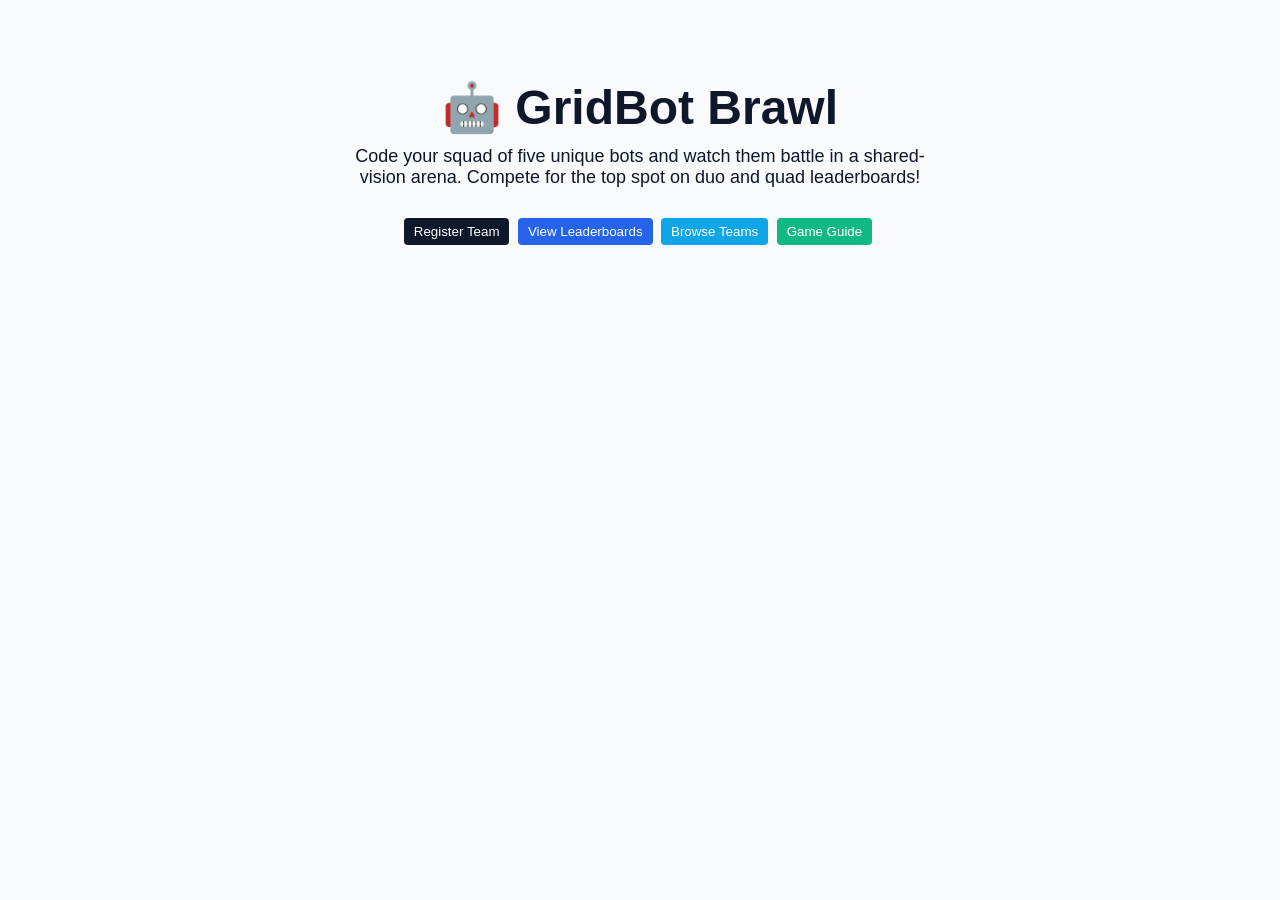
==== frontend/index.html @ d44303e4 "init" ====
<!DOCTYPE html>
<html lang="en">
<head>
  <meta charset="UTF-8">
  <title>GridBot Brawl</title>
  <meta name="viewport" content="width=device-width, initial-scale=1">
  <link rel="stylesheet" href="style.css">
</head>
<body>
  <section style="text-align:center; margin-top:60px;">
    <h1 style="font-size:48px; margin-bottom:10px;">🤖 GridBot Brawl</h1>
    <p style="font-size:18px; max-width:600px; margin:0 auto 20px;">Code your squad of five unique bots and watch them battle in a shared-vision arena. Compete for the top spot on duo and quad leaderboards!</p>

    <div style="margin-top:30px;">
      <a href="signup.html"><button>Register Team</button></a>
      <a href="leaderboard.html?mode=duo"><button style="background:#2563eb;">View Leaderboards</button></a>
      <a href="teams.html"><button style="background:#0ea5e9;">Browse Teams</button></a>
      <a href="guide.html"><button style="background:#10b981;">Game Guide</button></a>
    </div>
  </section>

</body>
</html>
---- frontend/style.css ----
/* GridBot Brawl global styles */
body {
  font-family: 'Inter', 'Segoe UI', Arial, sans-serif;
  color: #0f172a;
  background: #f8fafc;
  margin: 0;
  padding: 20px;
}

h1, h2, h3 { color: #0f172a; margin-top: 0; }

a { color: #2563eb; text-decoration: none; }
a:hover { text-decoration: underline; }

table { border-collapse: collapse; width: 100%; margin-bottom: 20px; }
th, td { border: 1px solid #cbd5e1; padding: 6px; text-align: left; }
th { background: #e2e8f0; }

button {
  background: #0f172a;
  color: #fff;
  border: none;
  padding: 6px 10px;
  border-radius: 4px;
  cursor: pointer;
  margin-right: 4px;
}
button:hover { background: #1e293b; }

/* badges */
.badge { padding:2px 6px; border-radius:4px; font-size:12px; color:#fff; }
.win { background:#22c55e; }
.loss { background:#ef4444; }
.draw { background:#facc15; color:#000; }
.pill { padding:2px 6px; border-radius:12px; background:#e5e7eb; margin-right:4px; font-size:12px; }

/* rank rows */
.rank1 td { background:#fff9c4; }
.rank2 td { background:#e0e7ff; }
.rank3 td { background:#fde68a; }
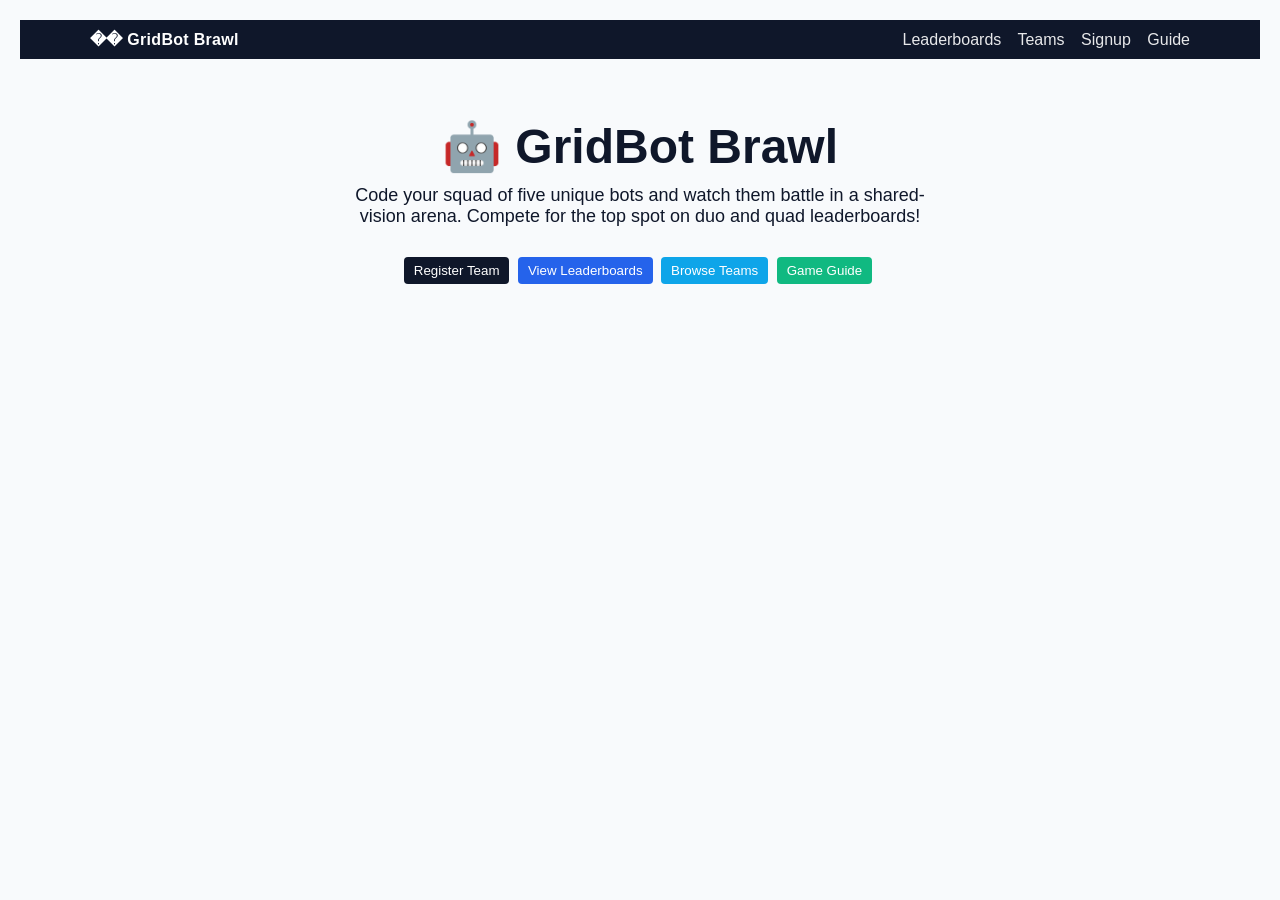
==== commit 89c94c97: "improve team and ui" ====
--- a/frontend/index.html
+++ b/frontend/index.html
@@ -7,6 +7,17 @@
   <link rel="stylesheet" href="style.css">
 </head>
 <body>
+  <header class="site-header">
+    <div class="nav">
+      <a class="brand" href="index.html">�� GridBot Brawl</a>
+      <nav class="links">
+        <a href="leaderboard.html?mode=duo">Leaderboards</a>
+        <a href="teams.html">Teams</a>
+        <a href="signup.html">Signup</a>
+        <a href="guide.html">Guide</a>
+      </nav>
+    </div>
+  </header>
   <section style="text-align:center; margin-top:60px;">
     <h1 style="font-size:48px; margin-bottom:10px;">🤖 GridBot Brawl</h1>
     <p style="font-size:18px; max-width:600px; margin:0 auto 20px;">Code your squad of five unique bots and watch them battle in a shared-vision arena. Compete for the top spot on duo and quad leaderboards!</p>
--- a/frontend/style.css
+++ b/frontend/style.css
@@ -27,6 +27,16 @@
 }
 button:hover { background: #1e293b; }
 
+/* site header */
+.site-header { background: #0f172a; color: #fff; }
+.site-header .nav { max-width: 1100px; margin: 0 auto; display:flex; align-items:center; justify-content:space-between; padding:10px 16px; }
+.site-header a { color:#fff; text-decoration:none; margin-right:12px; }
+.site-header a:hover { text-decoration: underline; }
+.site-header .brand { font-weight: 700; letter-spacing: .3px; }
+.site-header .links a { opacity: .9; }
+.site-header .links a:last-child { margin-right: 0; }
+.site-header .links a:hover { opacity: 1; }
+
 /* badges */
 .badge { padding:2px 6px; border-radius:4px; font-size:12px; color:#fff; }
 .win { background:#22c55e; }
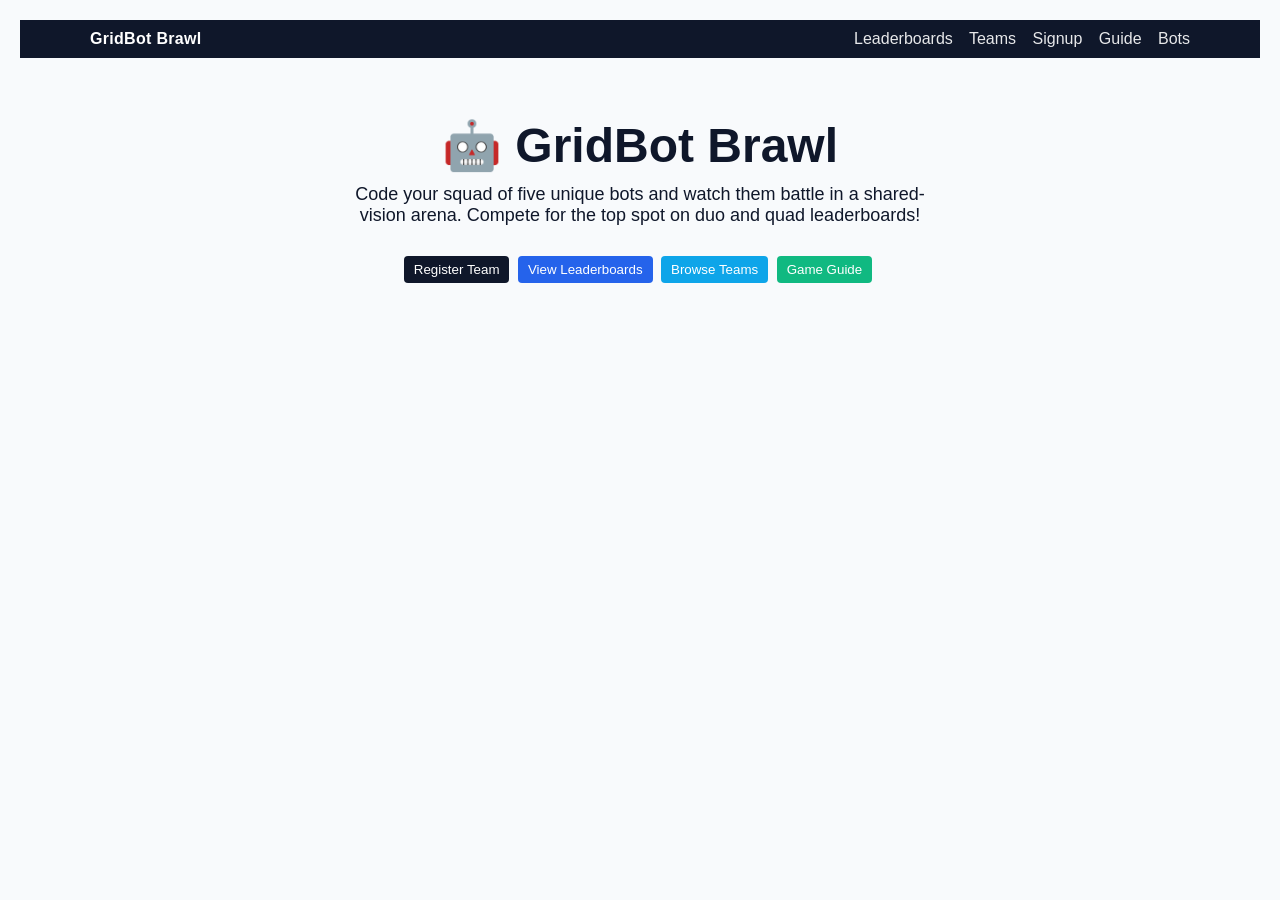
==== commit cebd56de: "make docs" ====
--- a/frontend/index.html
+++ b/frontend/index.html
@@ -9,12 +9,13 @@
 <body>
   <header class="site-header">
     <div class="nav">
-      <a class="brand" href="index.html">�� GridBot Brawl</a>
+      <a class="brand" href="index.html"> GridBot Brawl</a>
       <nav class="links">
         <a href="leaderboard.html?mode=duo">Leaderboards</a>
         <a href="teams.html">Teams</a>
         <a href="signup.html">Signup</a>
         <a href="guide.html">Guide</a>
+        <a href="bots.html">Bots</a>
       </nav>
     </div>
   </header>
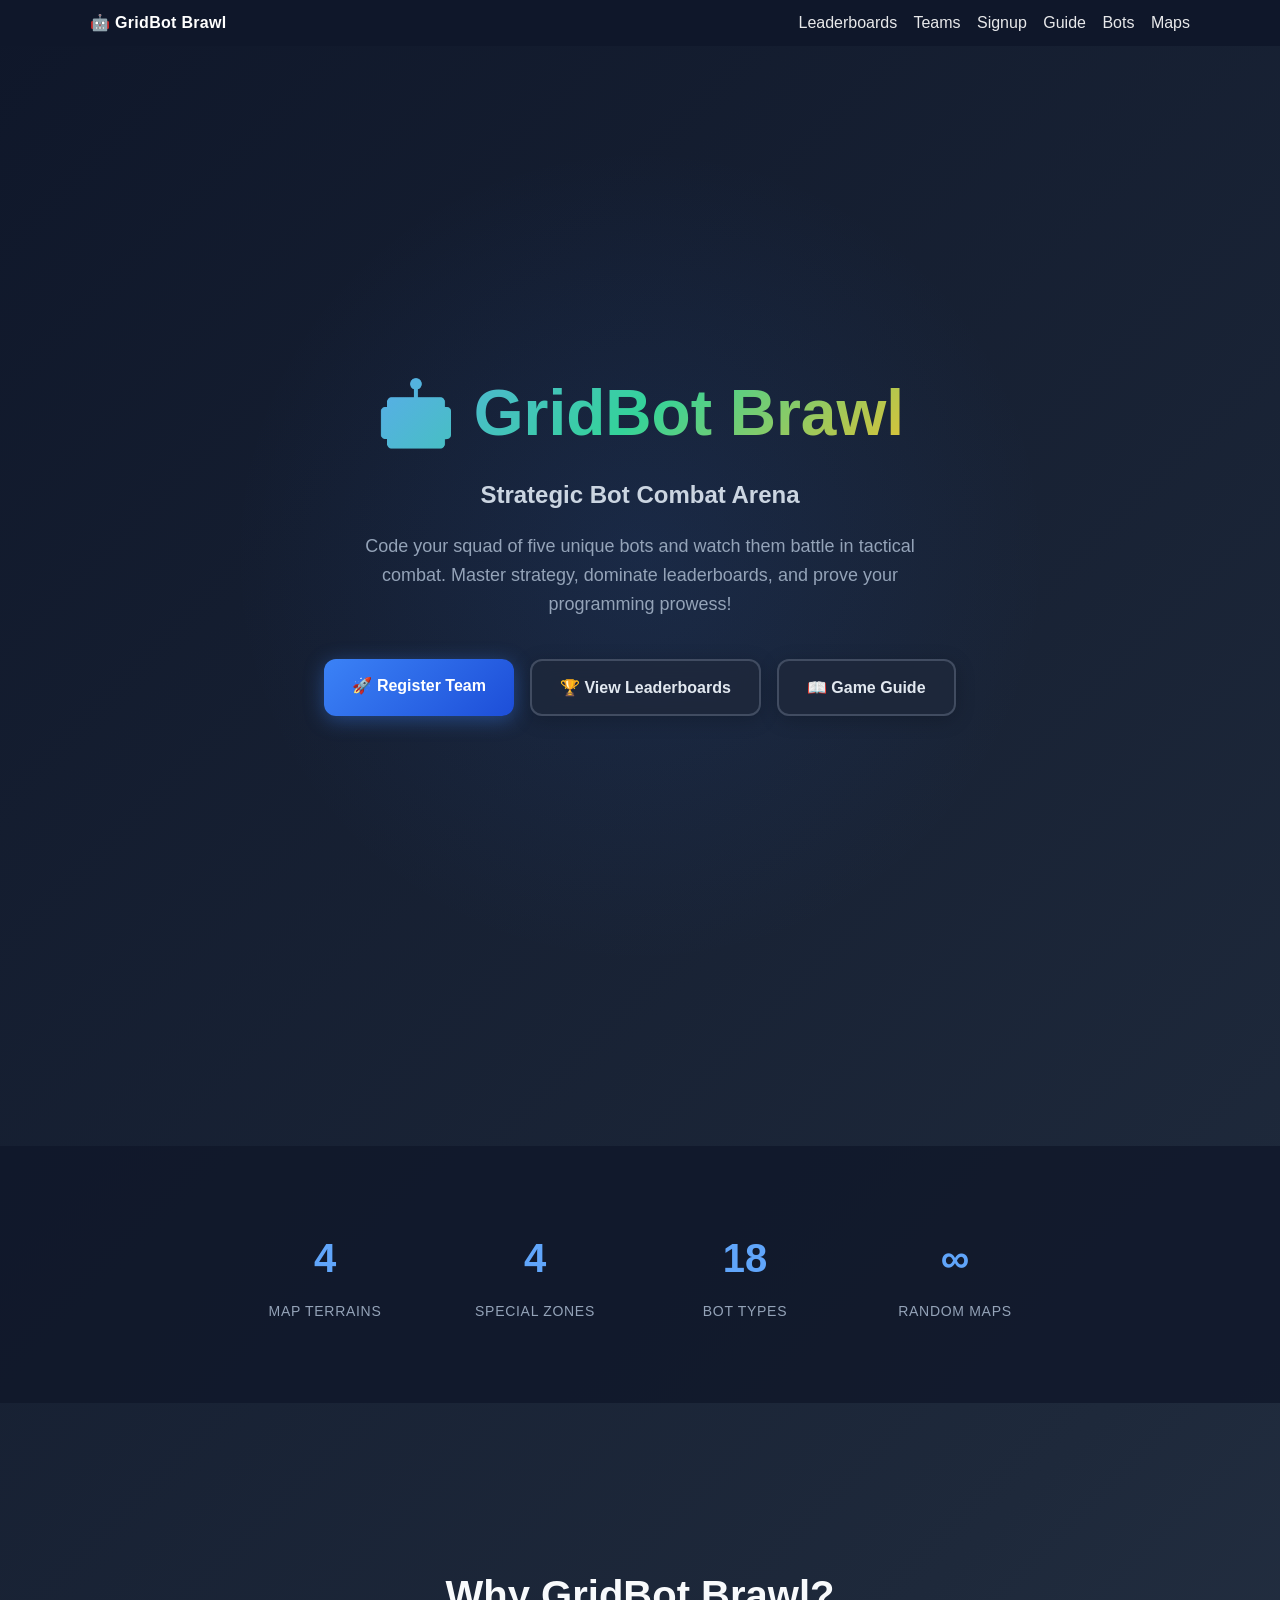
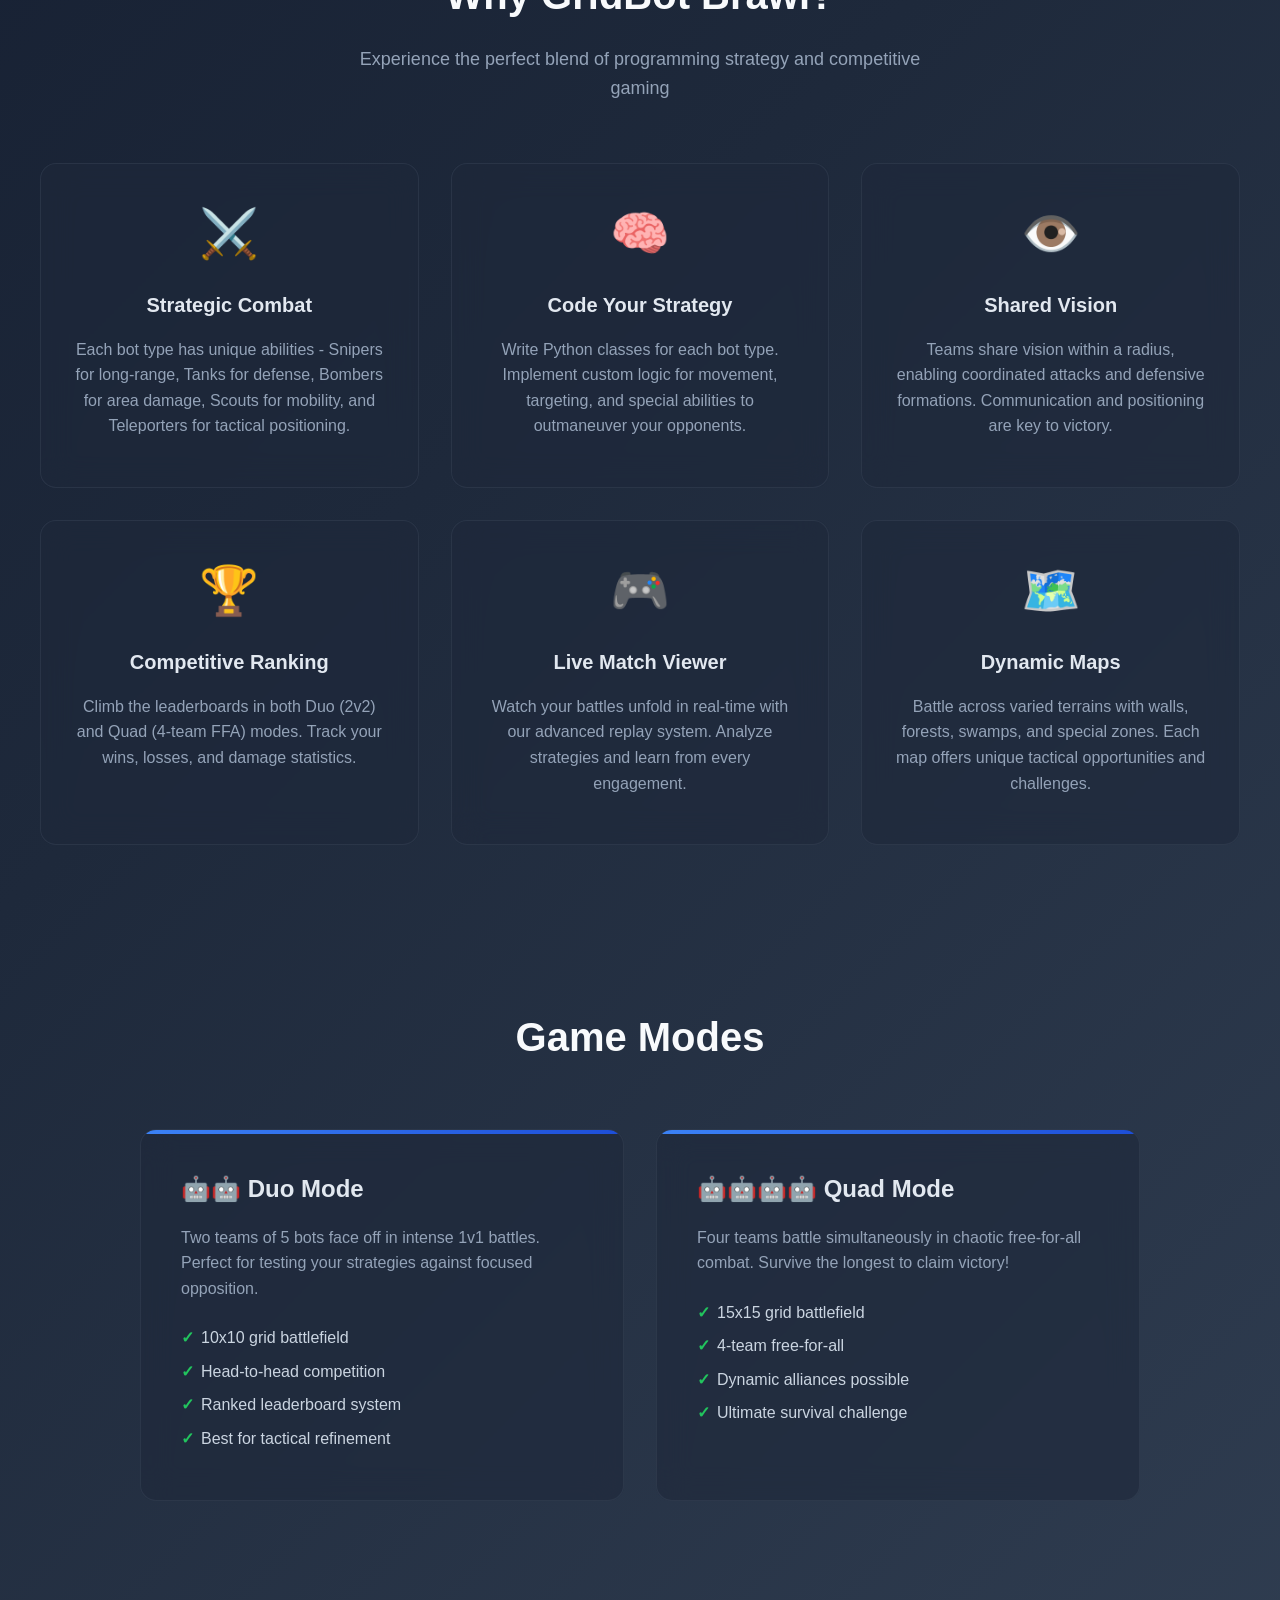
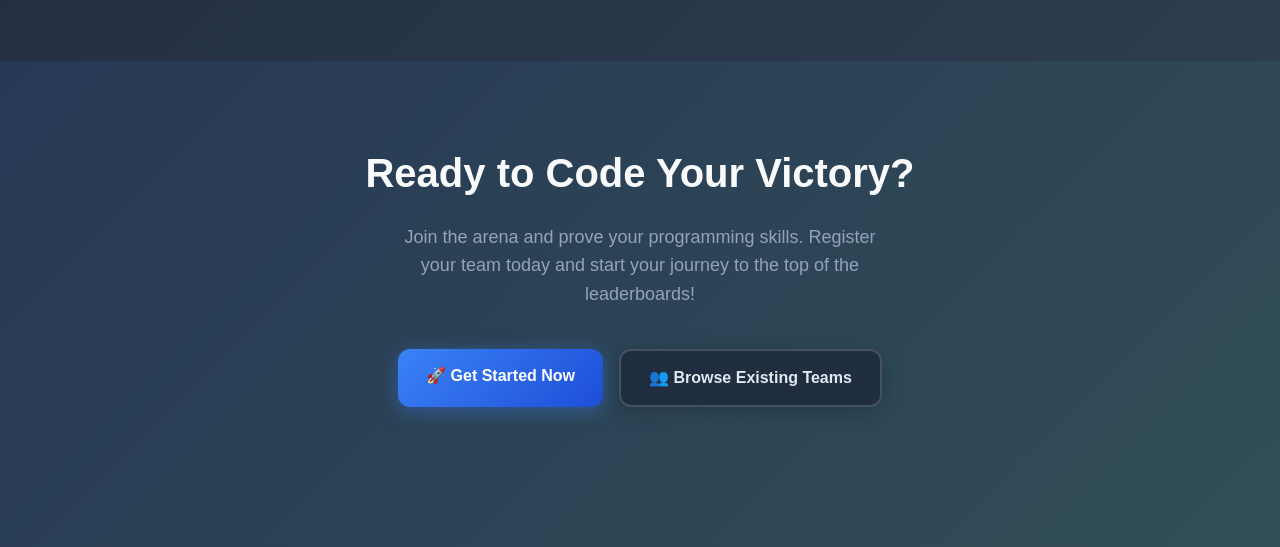
==== commit 53c97bfd: "map+ui" ====
--- a/frontend/index.html
+++ b/frontend/index.html
@@ -2,34 +2,561 @@
 <html lang="en">
 <head>
   <meta charset="UTF-8">
-  <title>GridBot Brawl</title>
+  <title>GridBot Brawl - Strategic Bot Combat Arena</title>
   <meta name="viewport" content="width=device-width, initial-scale=1">
+  <meta name="description" content="Code your squad of five unique bots and watch them battle in strategic combat. Compete for glory in duo and quad leaderboards!">
   <link rel="stylesheet" href="style.css">
+  <style>
+    body {
+      font-family: 'Inter', 'Segoe UI', Tahoma, Geneva, Verdana, sans-serif;
+      margin: 0;
+      padding: 0;
+      background: linear-gradient(135deg, #0f172a 0%, #1e293b 50%, #334155 100%);
+      color: #f8fafc;
+      line-height: 1.6;
+    }
+    
+    /* Hero Section */
+    .hero {
+      min-height: 100vh;
+      display: flex;
+      align-items: center;
+      justify-content: center;
+      text-align: center;
+      padding: 80px 24px 40px;
+      position: relative;
+      overflow: hidden;
+    }
+    
+    .hero::before {
+      content: '';
+      position: absolute;
+      top: 0;
+      left: 0;
+      right: 0;
+      bottom: 0;
+      background: radial-gradient(circle at 50% 50%, rgba(59, 130, 246, 0.1) 0%, transparent 50%);
+      pointer-events: none;
+    }
+    
+    .hero-content {
+      max-width: 800px;
+      z-index: 2;
+      position: relative;
+    }
+    
+    .hero h1 {
+      font-size: 4rem;
+      font-weight: 800;
+      margin-bottom: 24px;
+      background: linear-gradient(135deg, #60a5fa, #34d399, #fbbf24);
+      background-clip: text;
+      -webkit-background-clip: text;
+      -webkit-text-fill-color: transparent;
+      text-shadow: none;
+      line-height: 1.2;
+    }
+    
+    .hero-subtitle {
+      font-size: 1.5rem;
+      color: #cbd5e1;
+      margin-bottom: 16px;
+      font-weight: 600;
+    }
+    
+    .hero-description {
+      font-size: 1.125rem;
+      color: #94a3b8;
+      margin-bottom: 40px;
+      max-width: 600px;
+      margin-left: auto;
+      margin-right: auto;
+    }
+    
+    .cta-buttons {
+      display: flex;
+      gap: 16px;
+      justify-content: center;
+      flex-wrap: wrap;
+      margin-bottom: 60px;
+    }
+    
+    .btn {
+      padding: 14px 28px;
+      border: none;
+      border-radius: 12px;
+      font-size: 16px;
+      font-weight: 600;
+      cursor: pointer;
+      text-decoration: none;
+      display: inline-block;
+      transition: all 0.3s ease;
+      box-shadow: 0 4px 20px rgba(0,0,0,0.2);
+    }
+    
+    .btn-primary {
+      background: linear-gradient(135deg, #3b82f6, #1d4ed8);
+      color: white;
+      box-shadow: 0 4px 20px rgba(59, 130, 246, 0.4);
+    }
+    
+    .btn-primary:hover {
+      transform: translateY(-3px);
+      box-shadow: 0 8px 30px rgba(59, 130, 246, 0.5);
+    }
+    
+    .btn-secondary {
+      background: rgba(30, 41, 59, 0.8);
+      color: #e2e8f0;
+      border: 2px solid rgba(148, 163, 184, 0.3);
+      backdrop-filter: blur(10px);
+    }
+    
+    .btn-secondary:hover {
+      background: rgba(59, 130, 246, 0.2);
+      border-color: rgba(59, 130, 246, 0.5);
+      transform: translateY(-2px);
+      color: white;
+    }
+    
+    /* Features Section */
+    .features {
+      padding: 80px 24px;
+      max-width: 1200px;
+      margin: 0 auto;
+    }
+    
+    .features h2 {
+      text-align: center;
+      font-size: 2.5rem;
+      font-weight: 700;
+      margin-bottom: 16px;
+      color: #f8fafc;
+    }
+    
+    .features-subtitle {
+      text-align: center;
+      font-size: 1.125rem;
+      color: #94a3b8;
+      margin-bottom: 60px;
+      max-width: 600px;
+      margin-left: auto;
+      margin-right: auto;
+    }
+    
+    .features-grid {
+      display: grid;
+      grid-template-columns: repeat(auto-fit, minmax(300px, 1fr));
+      gap: 32px;
+    }
+    
+    .feature-card {
+      background: rgba(30, 41, 59, 0.6);
+      backdrop-filter: blur(16px);
+      border: 1px solid rgba(71, 85, 105, 0.3);
+      border-radius: 16px;
+      padding: 32px;
+      transition: all 0.3s ease;
+      text-align: center;
+    }
+    
+    .feature-card:hover {
+      transform: translateY(-8px);
+      box-shadow: 0 20px 40px rgba(0,0,0,0.3);
+      border-color: rgba(59, 130, 246, 0.4);
+    }
+    
+    .feature-icon {
+      font-size: 3rem;
+      margin-bottom: 16px;
+      display: block;
+    }
+    
+    .feature-title {
+      font-size: 1.25rem;
+      font-weight: 600;
+      margin-bottom: 12px;
+      color: #e2e8f0;
+    }
+    
+    .feature-description {
+      color: #94a3b8;
+      line-height: 1.6;
+    }
+    
+    /* Stats Section */
+    .stats {
+      background: rgba(15, 23, 42, 0.8);
+      padding: 60px 24px;
+      margin: 80px 0;
+    }
+    
+    .stats-container {
+      max-width: 800px;
+      margin: 0 auto;
+      display: grid;
+      grid-template-columns: repeat(auto-fit, minmax(150px, 1fr));
+      gap: 40px;
+      text-align: center;
+    }
+    
+    .stat-item {
+      padding: 20px;
+    }
+    
+    .stat-number {
+      font-size: 2.5rem;
+      font-weight: 800;
+      color: #60a5fa;
+      display: block;
+      margin-bottom: 8px;
+    }
+    
+    .stat-label {
+      color: #94a3b8;
+      font-weight: 500;
+      text-transform: uppercase;
+      letter-spacing: 0.05em;
+      font-size: 0.875rem;
+    }
+    
+    /* Game Modes Section */
+    .game-modes {
+      padding: 80px 24px;
+      max-width: 1000px;
+      margin: 0 auto;
+    }
+    
+    .game-modes h2 {
+      text-align: center;
+      font-size: 2.5rem;
+      font-weight: 700;
+      margin-bottom: 60px;
+      color: #f8fafc;
+    }
+    
+    .modes-grid {
+      display: grid;
+      grid-template-columns: repeat(auto-fit, minmax(400px, 1fr));
+      gap: 32px;
+    }
+    
+    .mode-card {
+      background: rgba(30, 41, 59, 0.6);
+      backdrop-filter: blur(16px);
+      border: 1px solid rgba(71, 85, 105, 0.3);
+      border-radius: 16px;
+      padding: 40px;
+      transition: all 0.3s ease;
+      position: relative;
+      overflow: hidden;
+    }
+    
+    .mode-card::before {
+      content: '';
+      position: absolute;
+      top: 0;
+      left: 0;
+      right: 0;
+      height: 4px;
+      background: linear-gradient(90deg, #3b82f6, #1d4ed8);
+    }
+    
+    .mode-card:hover {
+      transform: translateY(-4px);
+      box-shadow: 0 16px 32px rgba(0,0,0,0.2);
+    }
+    
+    .mode-title {
+      font-size: 1.5rem;
+      font-weight: 700;
+      margin-bottom: 16px;
+      color: #e2e8f0;
+      display: flex;
+      align-items: center;
+      gap: 12px;
+    }
+    
+    .mode-description {
+      color: #94a3b8;
+      margin-bottom: 24px;
+      line-height: 1.6;
+    }
+    
+    .mode-features {
+      list-style: none;
+      padding: 0;
+      margin: 0;
+    }
+    
+    .mode-features li {
+      color: #cbd5e1;
+      margin-bottom: 8px;
+      padding-left: 20px;
+      position: relative;
+    }
+    
+    .mode-features li::before {
+      content: '✓';
+      position: absolute;
+      left: 0;
+      color: #22c55e;
+      font-weight: bold;
+    }
+    
+    /* Footer CTA */
+    .footer-cta {
+      background: linear-gradient(135deg, rgba(59, 130, 246, 0.1), rgba(34, 197, 94, 0.1));
+      padding: 80px 24px;
+      text-align: center;
+      margin-top: 80px;
+    }
+    
+    .footer-cta h2 {
+      font-size: 2.5rem;
+      font-weight: 700;
+      margin-bottom: 16px;
+      color: #f8fafc;
+    }
+    
+    .footer-cta p {
+      font-size: 1.125rem;
+      color: #94a3b8;
+      margin-bottom: 40px;
+      max-width: 500px;
+      margin-left: auto;
+      margin-right: auto;
+    }
+    
+    /* Responsive Design */
+    @media (max-width: 768px) {
+      .hero h1 {
+        font-size: 2.5rem;
+      }
+      
+      .hero-subtitle {
+        font-size: 1.25rem;
+      }
+      
+      .cta-buttons {
+        flex-direction: column;
+        align-items: center;
+      }
+      
+      .btn {
+        width: 100%;
+        max-width: 300px;
+      }
+      
+      .features h2,
+      .game-modes h2,
+      .footer-cta h2 {
+        font-size: 2rem;
+      }
+      
+      .modes-grid {
+        grid-template-columns: 1fr;
+      }
+      
+      .stats-container {
+        grid-template-columns: repeat(2, 1fr);
+        gap: 20px;
+      }
+    }
+    
+    /* Floating Animation */
+    @keyframes float {
+      0%, 100% { transform: translateY(0px); }
+      50% { transform: translateY(-10px); }
+    }
+    
+    .floating {
+      animation: float 6s ease-in-out infinite;
+    }
+  </style>
 </head>
 <body>
   <header class="site-header">
     <div class="nav">
-      <a class="brand" href="index.html"> GridBot Brawl</a>
+      <a class="brand" href="index.html">🤖 GridBot Brawl</a>
       <nav class="links">
         <a href="leaderboard.html?mode=duo">Leaderboards</a>
         <a href="teams.html">Teams</a>
         <a href="signup.html">Signup</a>
         <a href="guide.html">Guide</a>
         <a href="bots.html">Bots</a>
+        <a href="maps.html">Maps</a>
       </nav>
     </div>
   </header>
-  <section style="text-align:center; margin-top:60px;">
-    <h1 style="font-size:48px; margin-bottom:10px;">🤖 GridBot Brawl</h1>
-    <p style="font-size:18px; max-width:600px; margin:0 auto 20px;">Code your squad of five unique bots and watch them battle in a shared-vision arena. Compete for the top spot on duo and quad leaderboards!</p>
 
-    <div style="margin-top:30px;">
-      <a href="signup.html"><button>Register Team</button></a>
-      <a href="leaderboard.html?mode=duo"><button style="background:#2563eb;">View Leaderboards</button></a>
-      <a href="teams.html"><button style="background:#0ea5e9;">Browse Teams</button></a>
-      <a href="guide.html"><button style="background:#10b981;">Game Guide</button></a>
+  <!-- Hero Section -->
+  <section class="hero">
+    <div class="hero-content">
+      <h1 class="floating">🤖 GridBot Brawl</h1>
+      <p class="hero-subtitle">Strategic Bot Combat Arena</p>
+      <p class="hero-description">
+        Code your squad of five unique bots and watch them battle in tactical combat. 
+        Master strategy, dominate leaderboards, and prove your programming prowess!
+      </p>
+      
+      <div class="cta-buttons">
+        <a href="signup.html" class="btn btn-primary">🚀 Register Team</a>
+        <a href="leaderboard.html?mode=duo" class="btn btn-secondary">🏆 View Leaderboards</a>
+        <a href="guide.html" class="btn btn-secondary">📖 Game Guide</a>
+      </div>
     </div>
   </section>
 
+  <!-- Stats Section -->
+  <section class="stats">
+    <div class="stats-container">
+      <div class="stat-item">
+        <span class="stat-number">4</span>
+        <span class="stat-label">Map Terrains</span>
+      </div>
+      <div class="stat-item">
+        <span class="stat-number">4</span>
+        <span class="stat-label">Special Zones</span>
+      </div>
+      <div class="stat-item">
+        <span class="stat-number">18</span>
+        <span class="stat-label">Bot Types</span>
+      </div>
+      <div class="stat-item">
+        <span class="stat-number">∞</span>
+        <span class="stat-label">Random Maps</span>
+      </div>
+    </div>
+  </section>
+
+  <!-- Features Section -->
+  <section class="features">
+    <h2>Why GridBot Brawl?</h2>
+    <p class="features-subtitle">
+      Experience the perfect blend of programming strategy and competitive gaming
+    </p>
+    
+    <div class="features-grid">
+      <div class="feature-card">
+        <span class="feature-icon">⚔️</span>
+        <h3 class="feature-title">Strategic Combat</h3>
+        <p class="feature-description">
+          Each bot type has unique abilities - Snipers for long-range, Tanks for defense, 
+          Bombers for area damage, Scouts for mobility, and Teleporters for tactical positioning.
+        </p>
+      </div>
+      
+      <div class="feature-card">
+        <span class="feature-icon">🧠</span>
+        <h3 class="feature-title">Code Your Strategy</h3>
+        <p class="feature-description">
+          Write Python classes for each bot type. Implement custom logic for movement, 
+          targeting, and special abilities to outmaneuver your opponents.
+        </p>
+      </div>
+      
+      <div class="feature-card">
+        <span class="feature-icon">👁️</span>
+        <h3 class="feature-title">Shared Vision</h3>
+        <p class="feature-description">
+          Teams share vision within a radius, enabling coordinated attacks and defensive 
+          formations. Communication and positioning are key to victory.
+        </p>
+      </div>
+      
+      <div class="feature-card">
+        <span class="feature-icon">🏆</span>
+        <h3 class="feature-title">Competitive Ranking</h3>
+        <p class="feature-description">
+          Climb the leaderboards in both Duo (2v2) and Quad (4-team FFA) modes. 
+          Track your wins, losses, and damage statistics.
+        </p>
+      </div>
+      
+      <div class="feature-card">
+        <span class="feature-icon">🎮</span>
+        <h3 class="feature-title">Live Match Viewer</h3>
+        <p class="feature-description">
+          Watch your battles unfold in real-time with our advanced replay system. 
+          Analyze strategies and learn from every engagement.
+        </p>
+      </div>
+      
+      <div class="feature-card">
+        <span class="feature-icon">🗺️</span>
+        <h3 class="feature-title">Dynamic Maps</h3>
+        <p class="feature-description">
+          Battle across varied terrains with walls, forests, swamps, and special zones. 
+          Each map offers unique tactical opportunities and challenges.
+        </p>
+      </div>
+    </div>
+  </section>
+
+  <!-- Game Modes Section -->
+  <section class="game-modes">
+    <h2>Game Modes</h2>
+    
+    <div class="modes-grid">
+      <div class="mode-card">
+        <h3 class="mode-title">
+          🤖🤖 Duo Mode
+        </h3>
+        <p class="mode-description">
+          Two teams of 5 bots face off in intense 1v1 battles. Perfect for testing 
+          your strategies against focused opposition.
+        </p>
+        <ul class="mode-features">
+          <li>10x10 grid battlefield</li>
+          <li>Head-to-head competition</li>
+          <li>Ranked leaderboard system</li>
+          <li>Best for tactical refinement</li>
+        </ul>
+      </div>
+      
+      <div class="mode-card">
+        <h3 class="mode-title">
+          🤖🤖🤖🤖 Quad Mode
+        </h3>
+        <p class="mode-description">
+          Four teams battle simultaneously in chaotic free-for-all combat. 
+          Survive the longest to claim victory!
+        </p>
+        <ul class="mode-features">
+          <li>15x15 grid battlefield</li>
+          <li>4-team free-for-all</li>
+          <li>Dynamic alliances possible</li>
+          <li>Ultimate survival challenge</li>
+        </ul>
+      </div>
+    </div>
+  </section>
+
+  <!-- Footer CTA -->
+  <section class="footer-cta">
+    <h2>Ready to Code Your Victory?</h2>
+    <p>
+      Join the arena and prove your programming skills. Register your team today 
+      and start your journey to the top of the leaderboards!
+    </p>
+    <div class="cta-buttons">
+      <a href="signup.html" class="btn btn-primary">🚀 Get Started Now</a>
+      <a href="teams.html" class="btn btn-secondary">👥 Browse Existing Teams</a>
+    </div>
+  </section>
+
+  <script>
+    
+    // Add smooth scrolling for better UX
+    document.querySelectorAll('a[href^="#"]').forEach(anchor => {
+      anchor.addEventListener('click', function (e) {
+        e.preventDefault();
+        document.querySelector(this.getAttribute('href')).scrollIntoView({
+          behavior: 'smooth'
+        });
+      });
+    });
+  </script>
 </body>
-</html> +</html>
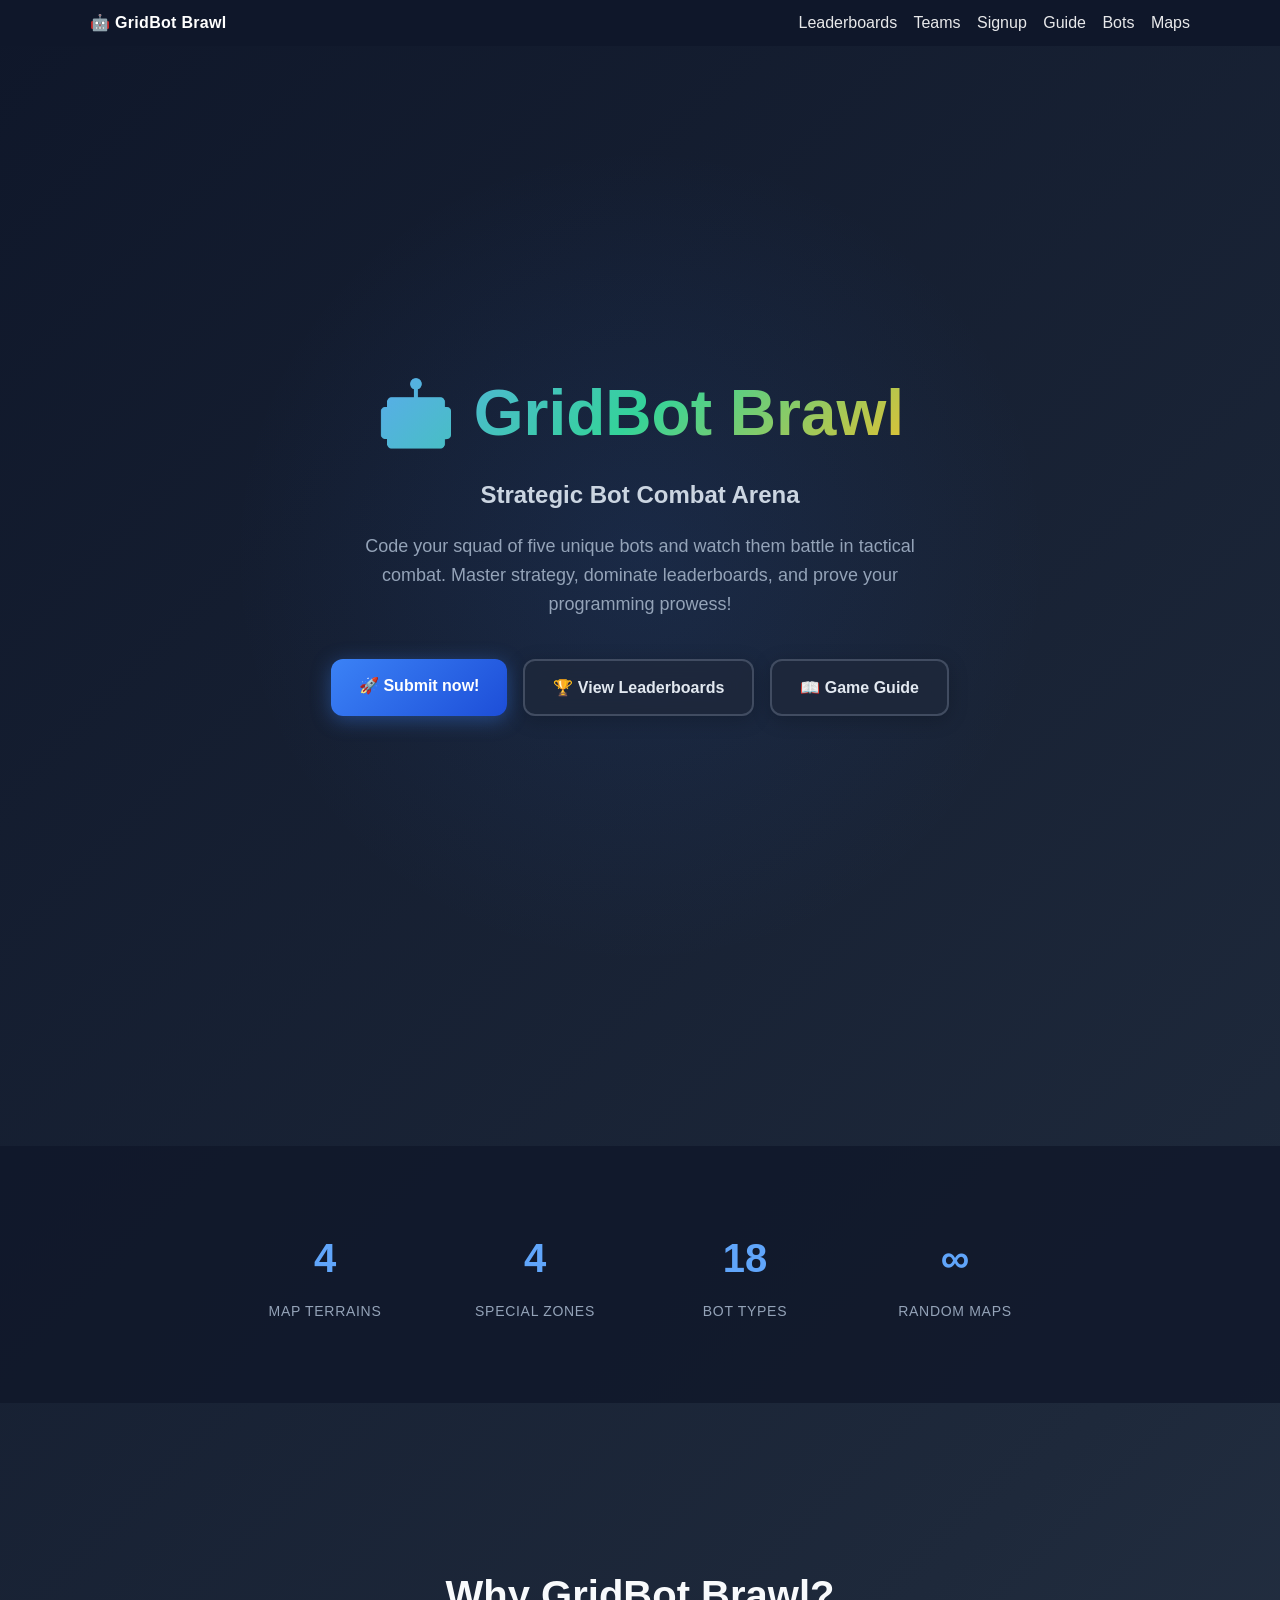
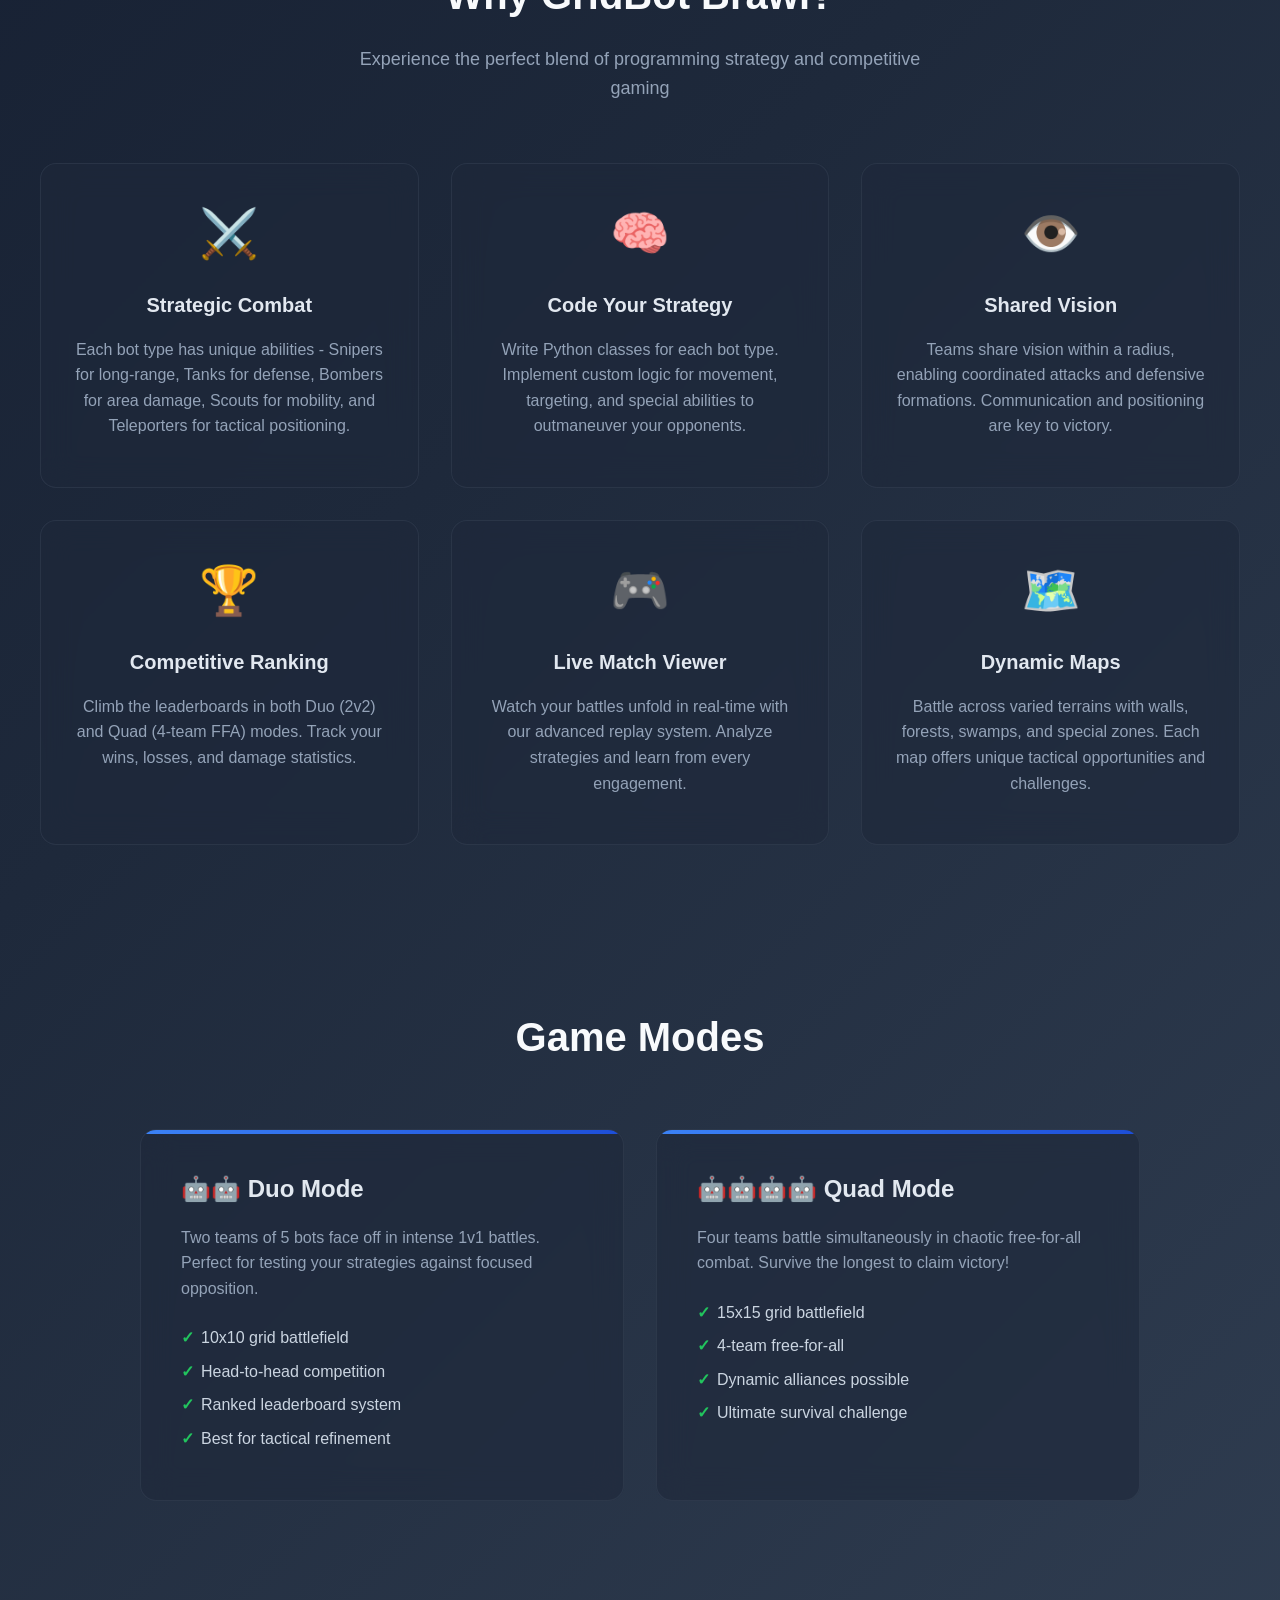
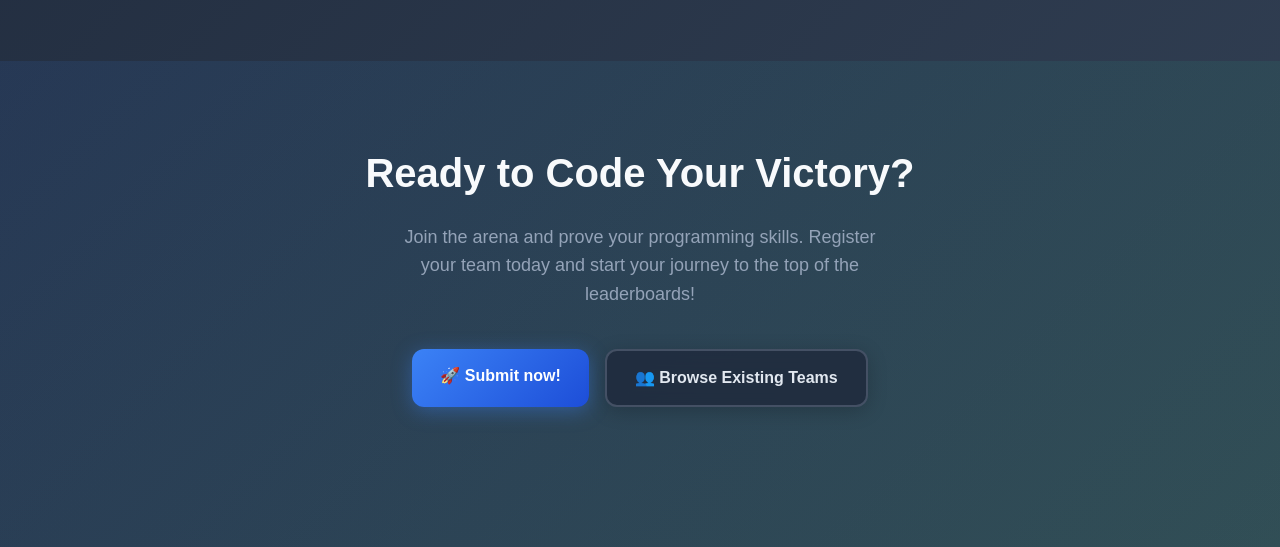
==== commit f0e9d656: "push" ====
--- a/frontend/index.html
+++ b/frontend/index.html
@@ -1,11 +1,13 @@
 <!DOCTYPE html>
-<html lang="en">
+<html lang="en" data-version="1758052005">
 <head>
   <meta charset="UTF-8">
   <title>GridBot Brawl - Strategic Bot Combat Arena</title>
   <meta name="viewport" content="width=device-width, initial-scale=1">
-  <meta name="description" content="Code your squad of five unique bots and watch them battle in strategic combat. Compete for glory in duo and quad leaderboards!">
-  <link rel="stylesheet" href="style.css">
+  <meta http-equiv="Cache-Control" content="no-cache, no-store, must-revalidate">
+  <meta http-equiv="Pragma" content="no-cache">
+  <meta http-equiv="Expires" content="0"><meta http-equiv="Content-Security-Policy" content="upgrade-insecure-requests">  <meta name="description" content="Code your squad of five unique bots and watch them battle in strategic combat. Compete for glory in duo and quad leaderboards!">
+  <link rel="stylesheet" href="style.css?v=1758052001">
   <style>
     body {
       font-family: 'Inter', 'Segoe UI', Tahoma, Geneva, Verdana, sans-serif;
@@ -401,7 +403,7 @@
       </p>
       
       <div class="cta-buttons">
-        <a href="signup.html" class="btn btn-primary">🚀 Register Team</a>
+        <a href="teams.html" class="btn btn-primary">🚀 Submit now!</a>
         <a href="leaderboard.html?mode=duo" class="btn btn-secondary">🏆 View Leaderboards</a>
         <a href="guide.html" class="btn btn-secondary">📖 Game Guide</a>
       </div>
@@ -541,12 +543,12 @@
       and start your journey to the top of the leaderboards!
     </p>
     <div class="cta-buttons">
-      <a href="signup.html" class="btn btn-primary">🚀 Get Started Now</a>
+      <a href="teams.html" class="btn btn-primary">🚀 Submit now!</a>
       <a href="teams.html" class="btn btn-secondary">👥 Browse Existing Teams</a>
     </div>
   </section>
 
-  <script>
+  <script src="cache-bust.js"></script><script>
     
     // Add smooth scrolling for better UX
     document.querySelectorAll('a[href^="#"]').forEach(anchor => {
